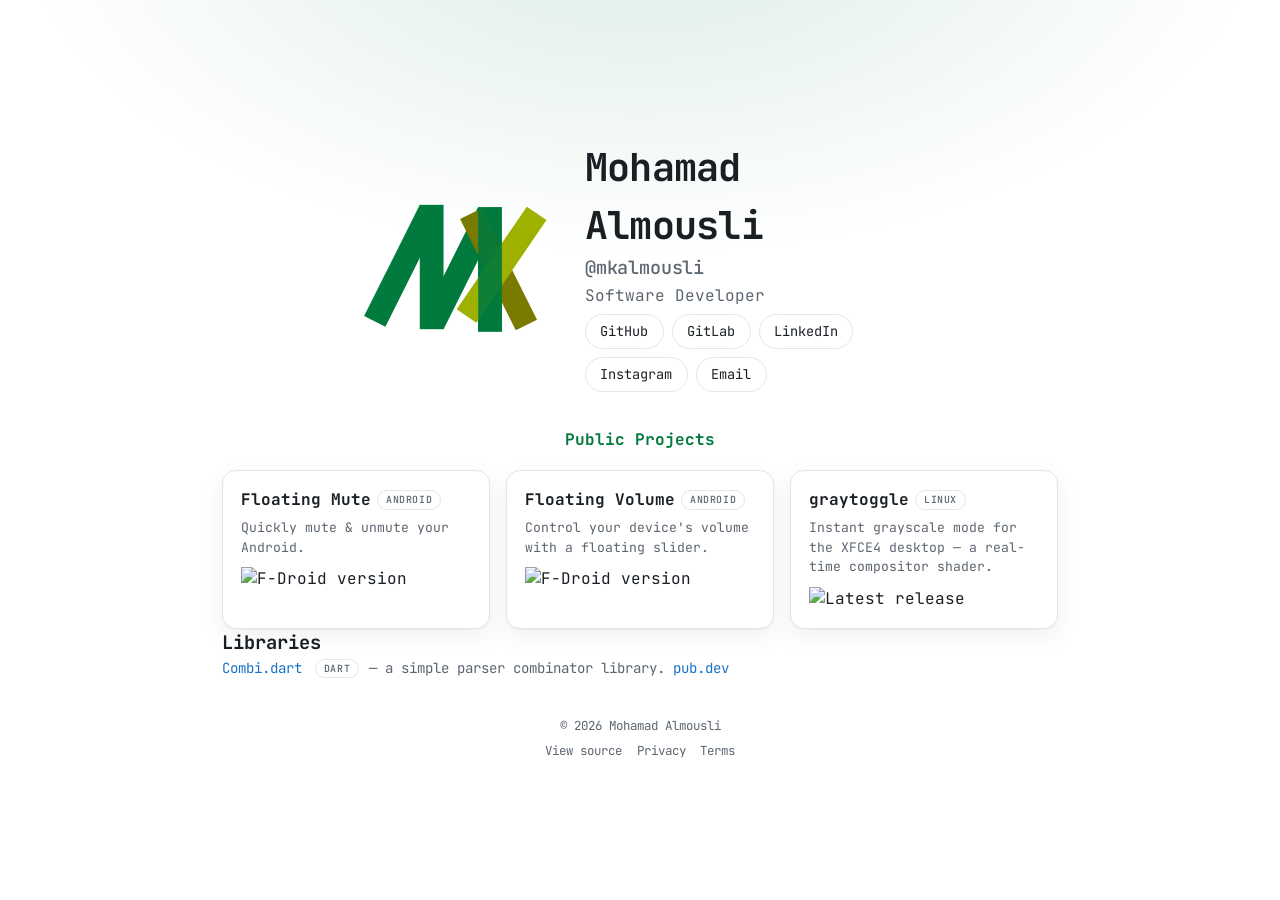
==== index.html @ c15afc68 "Add graytoggle project page; move Combi.dart to a Libraries list" ====
<!DOCTYPE html>
<html lang="en">

<head>
    <meta charset="UTF-8">
    <meta name="viewport" content="width=device-width, initial-scale=1.0">
    <meta name="color-scheme" content="dark light">
    <title>Mohamad Almousli — Software Developer</title>
    <meta name="description"
        content="Mohamad Almousli (@mkalmousli) — Software Developer building Android, Flutter and Dart projects. Home of Floating Mute, Floating Volume and services on al-mo.de.">
    <meta name="author" content="Mohamad Almousli">
    <meta name="keywords"
        content="Mohamad Almousli, mkalmousli, software developer, Android developer, Flutter developer, Kotlin, Dart, open source">
    <meta name="robots" content="index, follow, max-image-preview:large">
    <meta name="theme-color" content="#0b0f14" media="(prefers-color-scheme: dark)">
    <meta name="theme-color" content="#ffffff" media="(prefers-color-scheme: light)">

    <meta property="og:type" content="website">
    <meta property="og:site_name" content="al-mo.de">
    <meta property="og:title" content="Mohamad Almousli — Software Developer">
    <meta property="og:description"
        content="Software Developer building Android, Flutter and Dart projects. Home of Floating Mute, Floating Volume and more.">
    <meta property="og:url" content="https://al-mo.de/">
    <meta property="og:image" content="https://al-mo.de/assets/mk.png">
    <meta property="og:image:alt" content="mkalmousli logo">
    <meta property="og:locale" content="en_US">
    <meta name="twitter:card" content="summary">
    <meta name="twitter:title" content="Mohamad Almousli — Software Developer">
    <meta name="twitter:description" content="Software Developer building Android, Flutter and Dart projects.">
    <meta name="twitter:image" content="https://al-mo.de/assets/mk.png">

    <link rel="canonical" href="https://al-mo.de/">
    <link rel="sitemap" type="application/xml" href="/sitemap.xml">
    <link rel="stylesheet" href="/style.css">
    <link rel="icon" type="image/x-icon" href="/assets/favicon.ico">
    <link rel="icon" type="image/svg+xml" href="/assets/mk.svg">
    <link rel="apple-touch-icon" href="/assets/mk.png">

    <link rel="preconnect" href="https://fonts.googleapis.com">
    <link rel="preconnect" href="https://fonts.gstatic.com" crossorigin>
    <link
        href="https://fonts.googleapis.com/css2?family=JetBrains+Mono:ital,wght@0,400;0,500;0,700;1,400&display=swap"
        rel="stylesheet">

    <script type="application/ld+json">
    {
        "@context": "https://schema.org",
        "@graph": [
            {
                "@type": "WebSite",
                "@id": "https://al-mo.de/#website",
                "url": "https://al-mo.de/",
                "name": "al-mo.de",
                "publisher": { "@id": "https://al-mo.de/#person" },
                "inLanguage": "en"
            },
            {
                "@type": "Person",
                "@id": "https://al-mo.de/#person",
                "name": "Mohamad Almousli",
                "alternateName": "mkalmousli",
                "url": "https://al-mo.de/",
                "image": "https://al-mo.de/assets/mk.png",
                "jobTitle": "Software Developer",
                "email": "mailto:mohamad@al-mo.de",
                "knowsAbout": ["Android development", "Kotlin", "Flutter", "Dart", "Open source software"],
                "sameAs": [
                    "https://github.com/mkalmousli",
                    "https://gitlab.com/mkalmousli",
                    "https://www.linkedin.com/in/mkalmousli",
                    "https://www.instagram.com/mkalmousli"
                ]
            }
        ]
    }
    </script>
</head>

<body>
    <main id="content">
        <header class="hero">
            <img src="/assets/mk.svg" alt="mkalmousli logo" id="logo" width="300" height="300" />
            <div class="hero-text">
                <p class="name">Mohamad Almousli</p>
                <h1>@mkalmousli</h1>
                <p class="tagline">Software Developer</p>
                <ul class="chips" aria-label="Socials">
                    <li><a href="https://github.com/mkalmousli" rel="me noopener">GitHub</a></li>
                    <li><a href="https://gitlab.com/mkalmousli" rel="me noopener">GitLab</a></li>
                    <li><a href="https://www.linkedin.com/in/mkalmousli" rel="me noopener">LinkedIn</a></li>
                    <li><a href="https://www.instagram.com/mkalmousli" rel="me noopener">Instagram</a></li>
                    <li><a href="mailto:mohamad@al-mo.de">Email</a></li>
                </ul>
            </div>
        </header>

        <section aria-labelledby="projects_title">
            <h2 id="projects_title">Public Projects</h2>
            <div class="projects">
                <article class="card">
                    <a class="card-title" href="/apps/floating-mute/">Floating
                        Mute <span class="tag">Android</span></a>
                    <p>Quickly mute &amp; unmute your Android.</p>
                    <img class="badge" loading="lazy"
                        src="https://img.shields.io/f-droid/v/com.github.mkalmousli.floating_mute?label=F-Droid&style=flat-square"
                        alt="F-Droid version" width="96" height="20" />
                </article>
                <article class="card">
                    <a class="card-title" href="/apps/floating-volume/">Floating
                        Volume <span class="tag">Android</span></a>
                    <p>Control your device's volume with a floating slider.</p>
                    <img class="badge" loading="lazy"
                        src="https://img.shields.io/f-droid/v/com.github.mkalmousli.floating_volume?label=F-Droid&style=flat-square"
                        alt="F-Droid version" width="96" height="20" />
                </article>
                <article class="card">
                    <a class="card-title" href="/apps/graytoggle/">graytoggle
                        <span class="tag">Linux</span></a>
                    <p>Instant grayscale mode for the XFCE4 desktop — a real-time compositor shader.</p>
                    <img class="badge" loading="lazy"
                        src="https://img.shields.io/github/v/release/mkalmousli/graytoggle?label=release&style=flat-square"
                        alt="Latest release" width="96" height="20" />
                </article>
            </div>

            <h3>Libraries</h3>
            <ul class="more-list">
                <li>
                    <a href="https://github.com/mkalmousli/combi.dart" rel="noopener">Combi.dart</a>
                    <span class="tag">Dart</span>
                    <span> — a simple parser combinator library.
                        <a href="https://pub.dev/packages/combi" rel="noopener">pub.dev</a></span>
                </li>
            </ul>
        </section>

        <footer>
            <p>&copy; <span id="year">2026</span> Mohamad Almousli</p>
            <nav class="foot-links" aria-label="Site">
                <a href="https://github.com/mkalmousli/mkalmousli.github.io" rel="noopener">View source</a>
                <a href="/privacy/">Privacy</a>
                <a href="/terms/">Terms</a>
            </nav>
        </footer>
    </main>
    <script>document.getElementById('year').textContent = new Date().getFullYear();</script>
</body>

</html>
---- style.css ----
/* ---------- Tokens ---------- */
:root {
    --bg: #ffffff;
    --bg-soft: #f4f6f8;
    --surface: #ffffff;
    --border: #e2e6ea;
    --text: #1a1f24;
    --text-dim: #5c6670;
    --accent: #007a3d;
    --link: #1673c9;
    --shadow: 0 1px 2px rgba(0, 0, 0, .04), 0 8px 24px rgba(0, 0, 0, .06);
    --radius: 14px;
}

@media (prefers-color-scheme: dark) {
    :root {
        --bg: #0b0f14;
        --bg-soft: #10161d;
        --surface: #141b23;
        --border: #232d38;
        --text: #e6edf3;
        --text-dim: #93a1ad;
        --accent: #3fbf7f;
        --link: #58a6ff;
        --shadow: 0 1px 2px rgba(0, 0, 0, .3), 0 12px 32px rgba(0, 0, 0, .4);
    }
}

* {
    margin: 0;
    padding: 0;
    box-sizing: border-box;
    font-family: "JetBrains Mono", ui-monospace, SFMono-Regular, Menlo, monospace;
    -webkit-tap-highlight-color: transparent;
}

body {
    background: var(--bg);
    color: var(--text);
    line-height: 1.5;
    -webkit-font-smoothing: antialiased;
    text-rendering: optimizeLegibility;
    background-image:
        radial-gradient(70% 55% at 50% -10%, color-mix(in srgb, var(--accent) 14%, transparent), transparent 70%);
    background-repeat: no-repeat;
}

/* ---------- Fit-to-viewport shell ---------- */
#content {
    min-height: 100vh;
    min-height: 100svh;
    max-width: 900px;
    margin-inline: auto;
    padding: clamp(.9rem, 3.5vh, 2rem) clamp(1rem, 5vw, 2rem);
    display: flex;
    flex-direction: column;
    justify-content: center;
    gap: clamp(1.1rem, 4vh, 2.4rem);
}

/* ---------- Hero ---------- */
.hero {
    display: flex;
    flex-direction: column;
    align-items: center;
    text-align: center;
    gap: clamp(.6rem, 2vh, 1rem);
}

#logo {
    width: clamp(120px, 22vh, 200px);
    height: auto;
    animation: logo-water 5s infinite ease-in-out;
}

.hero h1 {
    font-size: clamp(.95rem, 3vw, 1.15rem);
    font-weight: 500;
    color: var(--text-dim);
    letter-spacing: -.01em;
}

.name {
    font-size: clamp(1.6rem, 5.5vw, 2.4rem);
    font-weight: 700;
    color: var(--text);
    letter-spacing: -.02em;
}

.tagline {
    color: var(--text-dim);
    margin-top: .15rem;
    font-size: clamp(.85rem, 3vw, 1rem);
}

@keyframes logo-water {

    0%,
    100% {
        transform: scale(1) skew(0, 0);
        filter: brightness(1);
    }

    25% {
        transform: scale(1.03, .97) skew(2deg, -2deg);
        filter: brightness(1.05);
    }

    50% {
        transform: scale(.98, 1.02) skew(-2deg, 2deg);
        filter: brightness(.98);
    }

    75% {
        transform: scale(1.02, .98) skew(1deg, -1deg);
        filter: brightness(1.03);
    }
}

/* ---------- Chips ---------- */
ul {
    list-style: none;
}

a {
    color: var(--link);
    text-decoration: none;
    transition: color .2s;
}

a:hover {
    text-decoration: underline;
}

.chips {
    display: flex;
    flex-wrap: wrap;
    justify-content: center;
    gap: .5rem;
    margin-top: .35rem;
}

.chips a {
    display: inline-block;
    padding: .4rem .9rem;
    border: 1px solid var(--border);
    border-radius: 999px;
    background: var(--surface);
    color: var(--text);
    font-size: .85rem;
    transition: transform .15s ease, border-color .2s, background .2s;
}

.chips a:hover {
    text-decoration: none;
    transform: translateY(-2px);
    border-color: var(--accent);
    background: var(--bg-soft);
}

/* ---------- Projects ---------- */
h2 {
    color: var(--accent);
    font-size: 1rem;
    text-align: center;
    margin-bottom: clamp(.7rem, 2vh, 1.1rem);
}

.projects {
    display: grid;
    gap: clamp(.7rem, 2vh, 1rem);
    grid-template-columns: repeat(auto-fit, minmax(min(100%, 240px), 1fr));
}

.card {
    position: relative;
    background: var(--surface);
    border: 1px solid var(--border);
    border-radius: var(--radius);
    padding: clamp(.8rem, 2.2vh, 1.1rem);
    box-shadow: var(--shadow);
    transition: transform .18s ease, border-color .2s;
}

/* whole card is clickable via the title link */
.card-title::after {
    content: "";
    position: absolute;
    inset: 0;
    border-radius: inherit;
}

.badge {
    position: relative;
    z-index: 1;
}

.card:hover {
    transform: translateY(-3px);
    border-color: color-mix(in srgb, var(--accent) 45%, var(--border));
}

.card-title {
    font-size: 1rem;
    font-weight: 700;
    color: var(--text);
    display: flex;
    align-items: center;
    flex-wrap: wrap;
    gap: .4rem;
}

.card-title:hover {
    color: var(--link);
}

.card a:hover {
    text-decoration: none;
}

.tag {
    font-size: .62rem;
    font-weight: 500;
    letter-spacing: .06em;
    text-transform: uppercase;
    color: var(--text-dim);
    border: 1px solid var(--border);
    border-radius: 999px;
    padding: .1rem .5rem;
}

.card p {
    color: var(--text-dim);
    font-size: .82rem;
    margin: .35rem 0 .6rem;
}

.badge img {
    display: block;
    height: 20px;
    width: auto;
}

.more-list {
    font-size: .88rem;
    color: var(--text-dim);
    line-height: 1.7;
}

.more-list li+li {
    margin-top: .4rem;
}

.more-list a {
    color: var(--link);
}

.more-list .tag {
    margin: 0 .1rem 0 .3rem;
    vertical-align: middle;
}

/* ---------- Footer ---------- */
footer {
    color: var(--text-dim);
    font-size: .78rem;
    text-align: center;
    display: flex;
    flex-direction: column;
    gap: .4rem;
    align-items: center;
}

.foot-links {
    display: flex;
    flex-wrap: wrap;
    justify-content: center;
    gap: .4rem .9rem;
}

.foot-links a {
    color: var(--text-dim);
}

.foot-links a:hover {
    color: var(--link);
}

/* ---------- Legal / doc pages ---------- */
#content.doc {
    display: block;
    max-width: 720px;
    padding-block: clamp(2rem, 6vh, 4rem);
}

.doc h1 {
    font-size: clamp(1.5rem, 5vw, 2rem);
    margin-bottom: .3rem;
}

.doc .updated {
    color: var(--text-dim);
    font-size: .85rem;
    margin-bottom: 2rem;
}

.doc h2 {
    text-align: left;
    font-size: 1.05rem;
    margin: 2rem 0 .6rem;
}

.doc p,
.doc li {
    color: var(--text);
    font-size: .92rem;
    margin-bottom: .7rem;
}

.doc ul {
    padding-left: 1.2rem;
    list-style: disc;
}

.doc-home {
    display: inline-block;
    margin-bottom: 1rem;
}

.doc-home img {
    width: 40px;
    height: 40px;
    display: block;
}

.doc .back {
    display: block;
    margin-bottom: 2rem;
    font-size: .85rem;
    color: var(--text-dim);
}

.doc .back:hover {
    color: var(--link);
}

.doc a {
    text-decoration: underline;
    text-underline-offset: 2px;
}

.doc .back:hover,
.doc-home:hover {
    text-decoration: none;
}

/* ---------- App landing pages ---------- */
#content.app {
    display: block;
    max-width: 960px;
    padding-block: clamp(1.5rem, 5vh, 3rem) 5rem;
}

.app .back {
    display: inline-block;
    color: var(--text-dim);
    font-size: .85rem;
    margin-bottom: 2rem;
}

.app .back:hover {
    color: var(--link);
}

.app-hero {
    display: flex;
    flex-wrap: wrap;
    align-items: center;
    gap: clamp(1rem, 4vw, 2rem);
    margin-bottom: 2.5rem;
}

.app-hero img.app-icon {
    width: clamp(72px, 18vw, 104px);
    height: auto;
    border-radius: 22%;
    box-shadow: var(--shadow);
}

.app-hero .app-intro {
    flex: 1 1 260px;
}

.app-hero h1 {
    font-size: clamp(1.6rem, 5.5vw, 2.4rem);
    letter-spacing: -.02em;
}

.app-hero .lede {
    color: var(--text-dim);
    margin-top: .4rem;
    font-size: clamp(.95rem, 3vw, 1.05rem);
}

.cta-row {
    display: flex;
    flex-wrap: wrap;
    gap: .7rem;
    margin: 1.4rem 0 .3rem;
}

.btn {
    display: inline-flex;
    align-items: center;
    gap: .4rem;
    padding: .6rem 1.1rem;
    border-radius: 999px;
    font-size: .9rem;
    font-weight: 500;
    border: 1px solid var(--border);
    background: var(--surface);
    color: var(--text);
    transition: transform .15s ease, border-color .2s, background .2s;
}

.btn:hover {
    text-decoration: none;
    transform: translateY(-2px);
}

.btn.primary {
    background: var(--accent);
    border-color: var(--accent);
    color: #fff;
}

.btn.primary:hover {
    filter: brightness(1.08);
}

.shots {
    display: flex;
    gap: 1rem;
    overflow-x: auto;
    scroll-snap-type: x mandatory;
    padding-bottom: 1rem;
    margin: 0 calc(-1 * clamp(1rem, 5vw, 2rem));
    padding-inline: clamp(1rem, 5vw, 2rem);
}

.shots img {
    height: min(62vh, 520px);
    width: auto;
    border-radius: 18px;
    border: 1px solid var(--border);
    scroll-snap-align: center;
    flex: 0 0 auto;
    background: var(--bg-soft);
}

.app section {
    margin-top: 3rem;
}

.app h2 {
    text-align: left;
    font-size: 1.15rem;
    margin-bottom: 1rem;
}

.feature-grid {
    display: grid;
    gap: .9rem;
    grid-template-columns: repeat(auto-fit, minmax(min(100%, 260px), 1fr));
}

.feature {
    background: var(--surface);
    border: 1px solid var(--border);
    border-radius: var(--radius);
    padding: 1rem 1.1rem;
}

.feature h3 {
    margin: 0 0 .3rem;
    font-size: .95rem;
    color: var(--text);
    text-transform: none;
    letter-spacing: 0;
}

.feature p {
    color: var(--text-dim);
    font-size: .88rem;
}

.app .meta {
    display: flex;
    flex-wrap: wrap;
    gap: .5rem 1.4rem;
    color: var(--text-dim);
    font-size: .85rem;
    border-top: 1px solid var(--border);
    padding-top: 1.5rem;
    margin-top: 3rem;
}

/* tech stack */
.stack-group {
    margin-bottom: 1.1rem;
}

.stack-group h3 {
    font-size: .72rem;
    letter-spacing: .09em;
    text-transform: uppercase;
    color: var(--text-dim);
    margin: 0 0 .5rem;
}

.pills {
    display: flex;
    flex-wrap: wrap;
    gap: .45rem;
}

.pill {
    font-size: .8rem;
    padding: .32rem .7rem;
    border: 1px solid var(--border);
    border-radius: 999px;
    background: var(--surface);
    color: var(--text);
}

.app .callout {
    background: var(--bg-soft);
    border: 1px solid var(--border);
    border-radius: var(--radius);
    padding: 1.1rem 1.2rem;
}

.app .callout p+p {
    margin-top: .6rem;
}

.app section p {
    color: var(--text);
    font-size: .92rem;
}

.app section p a {
    color: var(--link);
}

.app code {
    background: var(--bg-soft);
    border: 1px solid var(--border);
    border-radius: 5px;
    padding: .05em .35em;
    font-size: .85em;
}

/* ---------- a11y ---------- */
a:focus-visible {
    outline: 2px solid var(--accent);
    outline-offset: 3px;
    border-radius: 4px;
}

@media (prefers-reduced-motion: reduce) {

    *,
    *::before,
    *::after {
        animation: none !important;
        transition: none !important;
    }
}

/* Desktop: sit side by side to save vertical space */
@media (min-width: 760px) and (min-height: 480px) {
    .hero {
        flex-direction: row;
        text-align: left;
        justify-content: center;
        gap: 2rem;
    }

    .hero-text {
        max-width: 340px;
    }

    .chips {
        justify-content: flex-start;
    }
}
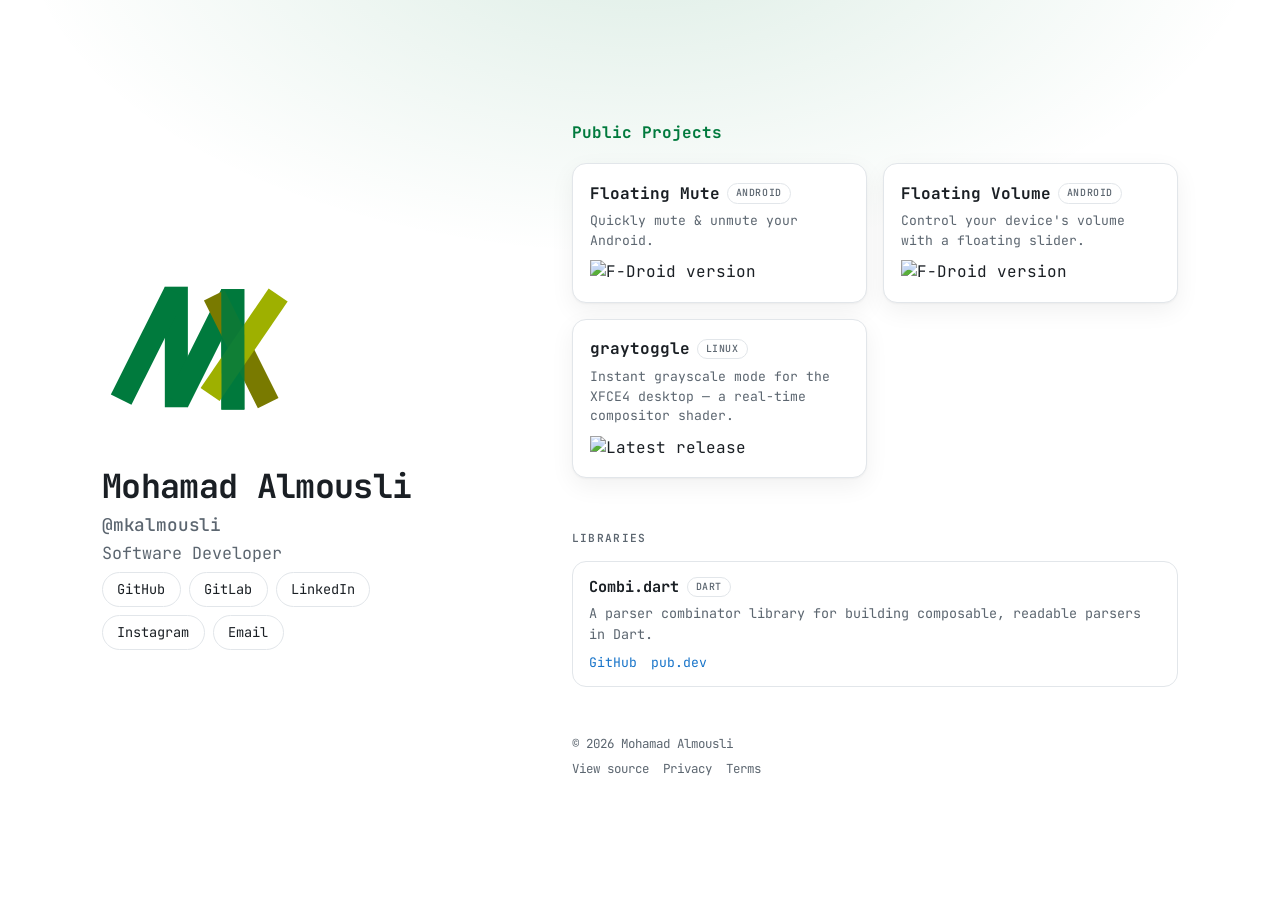
==== commit 0e97633f: "Two/three-column desktop layout, restyled Libraries section, terminal command block on graytoggle pa" ====
--- a/index.html
+++ b/index.html
@@ -123,13 +123,19 @@
                 </article>
             </div>
 
-            <h3>Libraries</h3>
-            <ul class="more-list">
+            <h3 class="section-sub">Libraries</h3>
+            <ul class="lib-list">
                 <li>
-                    <a href="https://github.com/mkalmousli/combi.dart" rel="noopener">Combi.dart</a>
-                    <span class="tag">Dart</span>
-                    <span> — a simple parser combinator library.
-                        <a href="https://pub.dev/packages/combi" rel="noopener">pub.dev</a></span>
+                    <div class="lib-head">
+                        <span class="lib-name">Combi.dart</span>
+                        <span class="tag">Dart</span>
+                    </div>
+                    <p class="lib-desc">A parser combinator library for building composable, readable parsers in
+                        Dart.</p>
+                    <div class="lib-links">
+                        <a href="https://github.com/mkalmousli/combi.dart" rel="noopener">GitHub</a>
+                        <a href="https://pub.dev/packages/combi" rel="noopener">pub.dev</a>
+                    </div>
                 </li>
             </ul>
         </section>
--- a/style.css
+++ b/style.css
@@ -241,23 +241,59 @@
     width: auto;
 }
 
-.more-list {
-    font-size: .88rem;
-    color: var(--text-dim);
-    line-height: 1.7;
-}
-
-.more-list li+li {
-    margin-top: .4rem;
-}
-
-.more-list a {
-    color: var(--link);
-}
-
-.more-list .tag {
-    margin: 0 .1rem 0 .3rem;
-    vertical-align: middle;
+/* ---------- Libraries / secondary list ---------- */
+.section-sub {
+    text-align: center;
+    font-size: .7rem;
+    font-weight: 600;
+    letter-spacing: .12em;
+    text-transform: uppercase;
+    color: var(--text-dim);
+    margin-top: clamp(2rem, 6vh, 3.25rem);
+    margin-bottom: .9rem;
+}
+
+.lib-list {
+    display: grid;
+    gap: .7rem;
+    grid-template-columns: repeat(auto-fit, minmax(min(100%, 260px), 1fr));
+}
+
+.lib-list li {
+    border: 1px solid var(--border);
+    border-radius: var(--radius);
+    background: var(--surface);
+    padding: .85rem 1rem;
+    transition: border-color .2s;
+}
+
+.lib-list li:hover {
+    border-color: color-mix(in srgb, var(--accent) 40%, var(--border));
+}
+
+.lib-head {
+    display: flex;
+    align-items: center;
+    gap: .5rem;
+}
+
+.lib-name {
+    font-weight: 700;
+    color: var(--text);
+    font-size: .95rem;
+}
+
+.lib-desc {
+    color: var(--text-dim);
+    font-size: .84rem;
+    margin: .3rem 0 .55rem;
+}
+
+.lib-links {
+    display: flex;
+    flex-wrap: wrap;
+    gap: .9rem;
+    font-size: .82rem;
 }
 
 /* ---------- Footer ---------- */
@@ -561,6 +597,38 @@
     font-size: .85em;
 }
 
+/* terminal command block */
+.cmd {
+    position: relative;
+    background: #0b0f14;
+    color: #e6edf3;
+    border: 1px solid #232d38;
+    border-radius: var(--radius);
+    padding: .95rem 1.1rem .95rem 2.4rem;
+    overflow-x: auto;
+    font-size: .85rem;
+    line-height: 1.5;
+    -webkit-overflow-scrolling: touch;
+}
+
+.cmd::before {
+    content: "$";
+    position: absolute;
+    left: 1.1rem;
+    color: var(--accent);
+    font-weight: 700;
+    user-select: none;
+}
+
+.cmd code {
+    background: none;
+    border: 0;
+    padding: 0;
+    font-size: inherit;
+    color: inherit;
+    white-space: pre;
+}
+
 /* ---------- a11y ---------- */
 a:focus-visible {
     outline: 2px solid var(--accent);
@@ -578,7 +646,7 @@
     }
 }
 
-/* Desktop: sit side by side to save vertical space */
+/* Tablet / short-desktop: hero sits beside its text to save vertical space */
 @media (min-width: 760px) and (min-height: 480px) {
     .hero {
         flex-direction: row;
@@ -595,3 +663,93 @@
         justify-content: flex-start;
     }
 }
+
+/* Desktop: two columns — identity rail on the left, work on the right */
+@media (min-width: 1000px) and (min-height: 560px) {
+    #content {
+        max-width: 1140px;
+        display: grid;
+        grid-template-columns: minmax(300px, 380px) 1fr;
+        grid-template-rows: auto auto;
+        column-gap: clamp(3rem, 7vw, 6rem);
+        row-gap: 2rem;
+        align-content: center;
+        justify-content: center;
+    }
+
+    .hero {
+        grid-column: 1;
+        grid-row: 1 / span 2;
+        flex-direction: column;
+        align-items: flex-start;
+        text-align: left;
+        align-self: center;
+        gap: 1.25rem;
+    }
+
+    #logo {
+        width: clamp(160px, 15vw, 220px);
+    }
+
+    .hero h1 {
+        font-size: 1.1rem;
+    }
+
+    .name {
+        font-size: clamp(2rem, 2.6vw, 2.75rem);
+    }
+
+    .tagline {
+        font-size: 1.05rem;
+    }
+
+    .chips {
+        justify-content: flex-start;
+    }
+
+    section[aria-labelledby="projects_title"] {
+        grid-column: 2;
+        grid-row: 1;
+        margin-top: 0;
+        align-self: center;
+    }
+
+    #content > footer {
+        grid-column: 2;
+        grid-row: 2;
+        align-items: flex-start;
+        text-align: left;
+        margin-top: 1rem;
+    }
+
+    .foot-links {
+        justify-content: flex-start;
+    }
+
+    #projects_title {
+        text-align: left;
+    }
+
+    .section-sub {
+        text-align: left;
+    }
+
+    .projects {
+        grid-template-columns: repeat(2, 1fr);
+    }
+}
+
+/* Wide desktop: let the work area breathe into 3 columns */
+@media (min-width: 1400px) and (min-height: 560px) {
+    #content {
+        max-width: 1320px;
+    }
+
+    .projects {
+        grid-template-columns: repeat(3, 1fr);
+    }
+
+    .lib-list {
+        grid-template-columns: repeat(3, 1fr);
+    }
+}
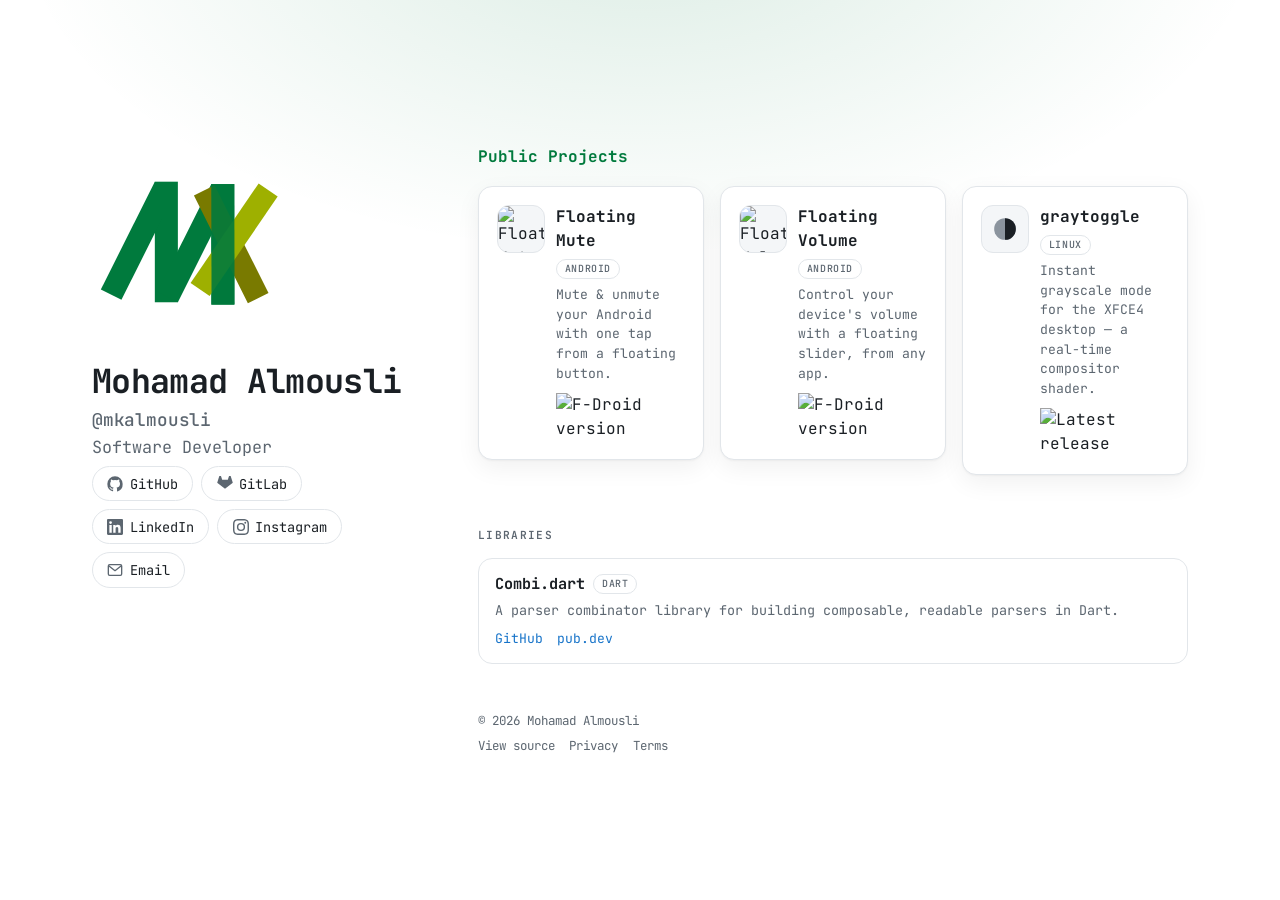
==== commit 91aae78f: "Redesign app pages as scroll-told product pages; fixed header; home card fixes - apps/: full-bleed s" ====
--- a/index.html
+++ b/index.html
@@ -85,11 +85,21 @@
                 <h1>@mkalmousli</h1>
                 <p class="tagline">Software Developer</p>
                 <ul class="chips" aria-label="Socials">
-                    <li><a href="https://github.com/mkalmousli" rel="me noopener">GitHub</a></li>
-                    <li><a href="https://gitlab.com/mkalmousli" rel="me noopener">GitLab</a></li>
-                    <li><a href="https://www.linkedin.com/in/mkalmousli" rel="me noopener">LinkedIn</a></li>
-                    <li><a href="https://www.instagram.com/mkalmousli" rel="me noopener">Instagram</a></li>
-                    <li><a href="mailto:mohamad@al-mo.de">Email</a></li>
+                    <li><a href="https://github.com/mkalmousli" rel="me noopener">
+                        <svg viewBox="0 0 24 24" width="16" height="16" aria-hidden="true" fill="currentColor"><path d="M12 .5A11.5 11.5 0 0 0 .5 12a11.5 11.5 0 0 0 7.86 10.92c.58.1.79-.25.79-.56v-2c-3.2.7-3.88-1.37-3.88-1.37-.53-1.34-1.3-1.7-1.3-1.7-1.06-.72.08-.71.08-.71 1.17.08 1.78 1.2 1.78 1.2 1.04 1.79 2.74 1.27 3.4.97.11-.76.41-1.27.74-1.56-2.55-.29-5.24-1.28-5.24-5.68 0-1.25.45-2.28 1.19-3.08-.12-.29-.52-1.46.11-3.05 0 0 .97-.31 3.18 1.18a11 11 0 0 1 5.8 0c2.2-1.49 3.17-1.18 3.17-1.18.63 1.59.23 2.76.12 3.05.74.8 1.18 1.83 1.18 3.08 0 4.41-2.69 5.38-5.25 5.67.42.36.8 1.08.8 2.18v3.23c0 .31.21.67.8.56A11.5 11.5 0 0 0 23.5 12 11.5 11.5 0 0 0 12 .5Z"/></svg>
+                        <span>GitHub</span></a></li>
+                    <li><a href="https://gitlab.com/mkalmousli" rel="me noopener">
+                        <svg viewBox="0 0 24 24" width="16" height="16" aria-hidden="true" fill="currentColor"><path d="m23.6 9.6-1.3-4.1-2.6-8c-.14-.4-.72-.4-.86 0l-2.6 8H7.76l-2.6-8c-.13-.4-.72-.4-.85 0l-2.6 8L.4 9.6c-.12.37 0 .78.33 1L12 19.06 23.27 10.6c.32-.22.45-.63.33-1Z"/></svg>
+                        <span>GitLab</span></a></li>
+                    <li><a href="https://www.linkedin.com/in/mkalmousli" rel="me noopener">
+                        <svg viewBox="0 0 24 24" width="16" height="16" aria-hidden="true" fill="currentColor"><path d="M20.45 20.45h-3.56v-5.57c0-1.33-.03-3.04-1.85-3.04-1.86 0-2.14 1.45-2.14 2.94v5.67H9.35V9h3.41v1.56h.05c.48-.9 1.63-1.85 3.36-1.85 3.6 0 4.27 2.37 4.27 5.45v6.29ZM5.34 7.43a2.06 2.06 0 1 1 0-4.13 2.06 2.06 0 0 1 0 4.13ZM7.12 20.45H3.56V9h3.56v11.45ZM22.22 0H1.77C.79 0 0 .77 0 1.72v20.56C0 23.23.79 24 1.77 24h20.45c.98 0 1.78-.77 1.78-1.72V1.72C24 .77 23.2 0 22.22 0Z"/></svg>
+                        <span>LinkedIn</span></a></li>
+                    <li><a href="https://www.instagram.com/mkalmousli" rel="me noopener">
+                        <svg viewBox="0 0 24 24" width="16" height="16" aria-hidden="true" fill="currentColor"><path d="M12 2.16c3.2 0 3.58.01 4.85.07 1.17.05 1.8.25 2.23.41.56.22.96.48 1.38.9.42.42.68.82.9 1.38.16.42.36 1.06.41 2.23.06 1.27.07 1.65.07 4.85s-.01 3.58-.07 4.85c-.05 1.17-.25 1.8-.41 2.23-.22.56-.48.96-.9 1.38-.42.42-.82.68-1.38.9-.42.16-1.06.36-2.23.41-1.27.06-1.65.07-4.85.07s-3.58-.01-4.85-.07c-1.17-.05-1.8-.25-2.23-.41a3.7 3.7 0 0 1-1.38-.9 3.7 3.7 0 0 1-.9-1.38c-.16-.42-.36-1.06-.41-2.23-.06-1.27-.07-1.65-.07-4.85s.01-3.58.07-4.85c.05-1.17.25-1.8.41-2.23.22-.56.48-.96.9-1.38.42-.42.82-.68 1.38-.9.42-.16 1.06-.36 2.23-.41C8.42 2.17 8.8 2.16 12 2.16ZM12 0C8.74 0 8.33.01 7.05.07 5.78.13 4.9.33 4.14.63c-.79.3-1.46.72-2.12 1.38A5.86 5.86 0 0 0 .63 4.14c-.3.76-.5 1.64-.56 2.9C.01 8.33 0 8.74 0 12s.01 3.67.07 4.95c.06 1.27.26 2.15.56 2.91.3.79.72 1.46 1.39 2.12a5.86 5.86 0 0 0 2.12 1.39c.76.3 1.64.5 2.9.56C8.33 23.99 8.74 24 12 24s3.67-.01 4.95-.07c1.27-.06 2.15-.26 2.91-.56a5.86 5.86 0 0 0 2.12-1.39 5.86 5.86 0 0 0 1.39-2.12c.3-.76.5-1.64.56-2.9.06-1.29.07-1.7.07-4.96s-.01-3.67-.07-4.95c-.06-1.27-.26-2.15-.56-2.91a5.86 5.86 0 0 0-1.39-2.12A5.86 5.86 0 0 0 19.86.63c-.76-.3-1.64-.5-2.9-.56C15.66.01 15.26 0 12 0Zm0 5.84a6.16 6.16 0 1 0 0 12.32 6.16 6.16 0 0 0 0-12.32ZM12 16a4 4 0 1 1 0-8 4 4 0 0 1 0 8Zm7.85-10.41a1.44 1.44 0 1 1-2.88 0 1.44 1.44 0 0 1 2.88 0Z"/></svg>
+                        <span>Instagram</span></a></li>
+                    <li><a href="mailto:mohamad@al-mo.de">
+                        <svg viewBox="0 0 24 24" width="16" height="16" aria-hidden="true" fill="none" stroke="currentColor" stroke-width="2" stroke-linecap="round" stroke-linejoin="round"><rect x="2" y="4" width="20" height="16" rx="2"/><path d="m3 6 9 7 9-7"/></svg>
+                        <span>Email</span></a></li>
                 </ul>
             </div>
         </header>
@@ -98,28 +108,40 @@
             <h2 id="projects_title">Public Projects</h2>
             <div class="projects">
                 <article class="card">
-                    <a class="card-title" href="/apps/floating-mute/">Floating
-                        Mute <span class="tag">Android</span></a>
-                    <p>Quickly mute &amp; unmute your Android.</p>
-                    <img class="badge" loading="lazy"
-                        src="https://img.shields.io/f-droid/v/com.github.mkalmousli.floating_mute?label=F-Droid&style=flat-square"
-                        alt="F-Droid version" width="96" height="20" />
+                    <img class="card-thumb" loading="lazy" width="48" height="48"
+                        src="https://raw.githubusercontent.com/mkalmousli/FloatingMute/master/fastlane/metadata/android/en-US/images/icon.png"
+                        alt="Floating Mute app icon" />
+                    <div class="card-body">
+                        <a class="card-title" href="/apps/floating-mute/">Floating Mute <span class="tag">Android</span></a>
+                        <p>Mute &amp; unmute your Android with one tap from a floating button.</p>
+                        <img class="badge" loading="lazy"
+                            src="https://img.shields.io/f-droid/v/com.github.mkalmousli.floating_mute?label=F-Droid&style=flat-square"
+                            alt="F-Droid version" width="96" height="20" />
+                    </div>
                 </article>
                 <article class="card">
-                    <a class="card-title" href="/apps/floating-volume/">Floating
-                        Volume <span class="tag">Android</span></a>
-                    <p>Control your device's volume with a floating slider.</p>
-                    <img class="badge" loading="lazy"
-                        src="https://img.shields.io/f-droid/v/com.github.mkalmousli.floating_volume?label=F-Droid&style=flat-square"
-                        alt="F-Droid version" width="96" height="20" />
+                    <img class="card-thumb" loading="lazy" width="48" height="48"
+                        src="https://raw.githubusercontent.com/mkalmousli/FloatingVolume/main/fastlane/metadata/android/en-US/images/icon.png"
+                        alt="Floating Volume app icon" />
+                    <div class="card-body">
+                        <a class="card-title" href="/apps/floating-volume/">Floating Volume <span class="tag">Android</span></a>
+                        <p>Control your device's volume with a floating slider, from any app.</p>
+                        <img class="badge" loading="lazy"
+                            src="https://img.shields.io/f-droid/v/com.github.mkalmousli.floating_volume?label=F-Droid&style=flat-square"
+                            alt="F-Droid version" width="96" height="20" />
+                    </div>
                 </article>
                 <article class="card">
-                    <a class="card-title" href="/apps/graytoggle/">graytoggle
-                        <span class="tag">Linux</span></a>
-                    <p>Instant grayscale mode for the XFCE4 desktop — a real-time compositor shader.</p>
-                    <img class="badge" loading="lazy"
-                        src="https://img.shields.io/github/v/release/mkalmousli/graytoggle?label=release&style=flat-square"
-                        alt="Latest release" width="96" height="20" />
+                    <span class="card-thumb card-thumb--glyph" aria-hidden="true">
+                        <svg viewBox="0 0 24 24" width="26" height="26"><circle cx="12" cy="12" r="10" fill="#8b949e"/><path d="M12 2a10 10 0 0 1 0 20Z" fill="#1a1f24"/></svg>
+                    </span>
+                    <div class="card-body">
+                        <a class="card-title" href="/apps/graytoggle/">graytoggle <span class="tag">Linux</span></a>
+                        <p>Instant grayscale mode for the XFCE4 desktop — a real-time compositor shader.</p>
+                        <img class="badge" loading="lazy"
+                            src="https://img.shields.io/github/v/release/mkalmousli/graytoggle?label=release&style=flat-square"
+                            alt="Latest release" width="96" height="20" />
+                    </div>
                 </article>
             </div>
 
--- a/style.css
+++ b/style.css
@@ -141,7 +141,9 @@
 }
 
 .chips a {
-    display: inline-block;
+    display: inline-flex;
+    align-items: center;
+    gap: .4rem;
     padding: .4rem .9rem;
     border: 1px solid var(--border);
     border-radius: 999px;
@@ -156,6 +158,15 @@
     transform: translateY(-2px);
     border-color: var(--accent);
     background: var(--bg-soft);
+}
+
+.chips svg {
+    flex: 0 0 auto;
+    color: var(--text-dim);
+}
+
+.chips a:hover svg {
+    color: var(--accent);
 }
 
 /* ---------- Projects ---------- */
@@ -169,7 +180,8 @@
 .projects {
     display: grid;
     gap: clamp(.7rem, 2vh, 1rem);
-    grid-template-columns: repeat(auto-fit, minmax(min(100%, 240px), 1fr));
+    grid-template-columns: repeat(auto-fit, minmax(min(100%, 230px), 1fr));
+    align-items: start;
 }
 
 .card {
@@ -180,6 +192,30 @@
     padding: clamp(.8rem, 2.2vh, 1.1rem);
     box-shadow: var(--shadow);
     transition: transform .18s ease, border-color .2s;
+    display: flex;
+    gap: .7rem;
+    align-items: flex-start;
+}
+
+.card-thumb {
+    flex: 0 0 auto;
+    width: 48px;
+    height: 48px;
+    border-radius: 12px;
+    object-fit: cover;
+    background: var(--bg-soft);
+    border: 1px solid var(--border);
+}
+
+.card-thumb--glyph {
+    display: inline-flex;
+    align-items: center;
+    justify-content: center;
+}
+
+.card-body {
+    min-width: 0;
+    flex: 1 1 auto;
 }
 
 /* whole card is clickable via the title link */
@@ -390,68 +426,330 @@
     text-decoration: none;
 }
 
-/* ---------- App landing pages ---------- */
-#content.app {
+/* ================= Product story pages ================= */
+#content.story-page {
     display: block;
-    max-width: 960px;
-    padding-block: clamp(1.5rem, 5vh, 3rem) 5rem;
-}
-
-.app .back {
-    display: inline-block;
-    color: var(--text-dim);
+    max-width: none;
+    margin: 0;
+    padding: 3rem 0 0;
+    gap: 0;
+    overflow-x: clip;
+}
+
+/* ---- Fixed header ---- */
+.story-header {
+    position: fixed;
+    top: 0;
+    left: 0;
+    right: 0;
+    z-index: 30;
+    height: 3rem;
+    display: flex;
+    align-items: center;
+    gap: .75rem;
+    padding: 0 clamp(1rem, 5vw, 2rem);
+    background: var(--surface);
+    border-bottom: 1px solid var(--border);
+}
+
+.story-header .brand {
+    display: inline-flex;
+    align-items: center;
+    gap: .4rem;
     font-size: .85rem;
-    margin-bottom: 2rem;
-}
-
-.app .back:hover {
+    color: var(--text-dim);
+}
+
+.story-header .brand:hover {
+    text-decoration: none;
+    color: var(--accent);
+}
+
+.story-header .brand img {
+    width: 20px;
+    height: 20px;
+}
+
+.story-header .app-id {
+    margin-left: auto;
+    display: inline-flex;
+    align-items: center;
+    gap: .45rem;
+    min-width: 0;
+}
+
+.story-header .app-id img,
+.story-header .app-id svg {
+    width: 22px;
+    height: 22px;
+    border-radius: 6px;
+    flex: 0 0 auto;
+}
+
+.story-header .app-name {
+    font-weight: 700;
+    font-size: .9rem;
+    color: var(--text);
+    letter-spacing: -.01em;
+    white-space: nowrap;
+    overflow: hidden;
+    text-overflow: ellipsis;
+}
+
+.hero-logo {
+    width: clamp(56px, 14vw, 84px);
+    height: auto;
+    aspect-ratio: 1;
+    border-radius: 22%;
+    overflow: hidden;
+    display: block;
+    margin: 0 auto .9rem;
+}
+
+.hero-logo svg {
+    width: 100%;
+    height: 100%;
+    display: block;
+}
+
+/* ---- Chapter ---- */
+.chapter {
+    display: flex;
+    flex-direction: column;
+    align-items: center;
+    text-align: center;
+    gap: clamp(1.25rem, 3.5vw, 2rem);
+    max-width: 1140px;
+    margin-inline: auto;
+    padding: clamp(2rem, 5vh, 3.25rem) clamp(1.25rem, 5vw, 2.5rem);
+}
+
+.chapter--hero {
+    padding-top: clamp(2.5rem, 7vh, 4rem);
+}
+
+.chapter-copy {
+    max-width: 44ch;
+}
+
+.eyebrow {
+    font-size: .72rem;
+    font-weight: 500;
+    letter-spacing: .14em;
+    text-transform: uppercase;
+    color: var(--accent);
+    margin-bottom: .5rem;
+}
+
+.chapter h1 {
+    font-size: clamp(2.3rem, 8vw, 4rem);
+    line-height: 1.03;
+    letter-spacing: -.03em;
+    font-weight: 700;
+}
+
+.chapter h2 {
+    font-size: clamp(1.7rem, 5vw, 2.5rem);
+    line-height: 1.12;
+    letter-spacing: -.02em;
+    margin-bottom: .6rem;
+    color: var(--text);
+    text-align: inherit;
+}
+
+.chapter-lede {
+    margin-top: .7rem;
+    font-size: clamp(1rem, 2.8vw, 1.3rem);
+    color: var(--text-dim);
+    line-height: 1.5;
+}
+
+.chapter-copy p:not(.eyebrow):not(.chapter-lede) {
+    color: var(--text-dim);
+    font-size: clamp(1rem, 2.5vw, 1.12rem);
+    line-height: 1.55;
+}
+
+.chapter-media {
+    width: 100%;
+    display: flex;
+    justify-content: center;
+}
+
+.chapter-media img {
+    width: auto;
+    max-width: 100%;
+    max-height: 68vh;
+    border-radius: 18px;
+    background: var(--bg-soft);
+}
+
+.chapter-media .device {
+    max-height: 72vh;
+    border: 1px solid var(--border);
+    border-radius: clamp(22px, 3.5vw, 30px);
+    box-shadow: var(--shadow);
+}
+
+.chapter-media .wide {
+    border: 1px solid var(--border);
+    box-shadow: var(--shadow);
+}
+
+/* ---- Full-bleed statement ---- */
+.statement {
+    padding: clamp(2.5rem, 8vh, 4.5rem) clamp(1.25rem, 6vw, 3rem);
+    text-align: center;
+    background: var(--bg-soft);
+}
+
+.statement p {
+    max-width: 24ch;
+    margin-inline: auto;
+    font-size: clamp(1.7rem, 5.5vw, 3rem);
+    line-height: 1.15;
+    letter-spacing: -.02em;
+    font-weight: 700;
+    color: var(--text);
+}
+
+.statement .accent {
+    color: var(--accent);
+}
+
+/* ---- Compact details block ---- */
+.details {
+    max-width: 900px;
+    margin: 0 auto;
+    padding: clamp(2rem, 5vh, 3rem) clamp(1.25rem, 5vw, 2rem) clamp(4.5rem, 8vh, 5.5rem);
+}
+
+.details h2 {
+    font-size: 1.25rem;
+    letter-spacing: -.01em;
+    margin: 1.75rem 0 .75rem;
+    text-align: left;
+    color: var(--text);
+}
+
+.details > :first-child {
+    margin-top: 0;
+}
+
+.details p {
+    color: var(--text-dim);
+    font-size: .95rem;
+    line-height: 1.65;
+    margin-bottom: .7rem;
+}
+
+.details p a {
     color: var(--link);
 }
 
-.app-hero {
+.details code {
+    background: var(--bg-soft);
+    border: 1px solid var(--border);
+    border-radius: 5px;
+    padding: .05em .35em;
+    font-size: .85em;
+}
+
+.feature-grid {
+    display: grid;
+    gap: .9rem;
+    grid-template-columns: repeat(auto-fit, minmax(min(100%, 240px), 1fr));
+    margin-top: 1rem;
+}
+
+.feature {
+    background: var(--surface);
+    border: 1px solid var(--border);
+    border-radius: var(--radius);
+    padding: 1rem 1.1rem;
+}
+
+.feature h3 {
+    margin: 0 0 .3rem;
+    font-size: .95rem;
+    color: var(--text);
+}
+
+.feature p {
+    color: var(--text-dim);
+    font-size: .88rem;
+    margin: 0;
+}
+
+.stack-group {
+    margin-bottom: .8rem;
+}
+
+.stack-group h3 {
+    font-size: .72rem;
+    letter-spacing: .09em;
+    text-transform: uppercase;
+    color: var(--text-dim);
+    margin: 0 0 .5rem;
+}
+
+.pills {
     display: flex;
     flex-wrap: wrap;
-    align-items: center;
-    gap: clamp(1rem, 4vw, 2rem);
-    margin-bottom: 2.5rem;
-}
-
-.app-hero img.app-icon {
-    width: clamp(72px, 18vw, 104px);
-    height: auto;
-    border-radius: 22%;
-    box-shadow: var(--shadow);
-}
-
-.app-hero .app-intro {
-    flex: 1 1 260px;
-}
-
-.app-hero h1 {
-    font-size: clamp(1.6rem, 5.5vw, 2.4rem);
-    letter-spacing: -.02em;
-}
-
-.app-hero .lede {
-    color: var(--text-dim);
-    margin-top: .4rem;
-    font-size: clamp(.95rem, 3vw, 1.05rem);
-}
-
+    gap: .45rem;
+}
+
+.pill {
+    font-size: .8rem;
+    padding: .32rem .7rem;
+    border: 1px solid var(--border);
+    border-radius: 999px;
+    background: var(--surface);
+    color: var(--text);
+}
+
+.callout {
+    background: var(--bg-soft);
+    border: 1px solid var(--border);
+    border-radius: var(--radius);
+    padding: 1.1rem 1.2rem;
+}
+
+.callout p + p {
+    margin-top: .6rem;
+}
+
+.story-meta {
+    display: flex;
+    flex-wrap: wrap;
+    gap: .5rem 1.4rem;
+    color: var(--text-dim);
+    font-size: .85rem;
+    border-top: 1px solid var(--border);
+    padding-top: 1.1rem;
+    margin-top: 1.75rem;
+}
+
+.story-meta a {
+    color: var(--link);
+}
+
+/* ---- CTA ---- */
 .cta-row {
     display: flex;
     flex-wrap: wrap;
-    gap: .7rem;
-    margin: 1.4rem 0 .3rem;
+    gap: .6rem;
+    justify-content: center;
+    margin-top: 1.1rem;
 }
 
 .btn {
     display: inline-flex;
     align-items: center;
     gap: .4rem;
-    padding: .6rem 1.1rem;
+    padding: .7rem 1.3rem;
     border-radius: 999px;
-    font-size: .9rem;
+    font-size: .92rem;
     font-weight: 500;
     border: 1px solid var(--border);
     background: var(--surface);
@@ -474,130 +772,7 @@
     filter: brightness(1.08);
 }
 
-.shots {
-    display: flex;
-    gap: 1rem;
-    overflow-x: auto;
-    scroll-snap-type: x mandatory;
-    padding-bottom: 1rem;
-    margin: 0 calc(-1 * clamp(1rem, 5vw, 2rem));
-    padding-inline: clamp(1rem, 5vw, 2rem);
-}
-
-.shots img {
-    height: min(62vh, 520px);
-    width: auto;
-    border-radius: 18px;
-    border: 1px solid var(--border);
-    scroll-snap-align: center;
-    flex: 0 0 auto;
-    background: var(--bg-soft);
-}
-
-.app section {
-    margin-top: 3rem;
-}
-
-.app h2 {
-    text-align: left;
-    font-size: 1.15rem;
-    margin-bottom: 1rem;
-}
-
-.feature-grid {
-    display: grid;
-    gap: .9rem;
-    grid-template-columns: repeat(auto-fit, minmax(min(100%, 260px), 1fr));
-}
-
-.feature {
-    background: var(--surface);
-    border: 1px solid var(--border);
-    border-radius: var(--radius);
-    padding: 1rem 1.1rem;
-}
-
-.feature h3 {
-    margin: 0 0 .3rem;
-    font-size: .95rem;
-    color: var(--text);
-    text-transform: none;
-    letter-spacing: 0;
-}
-
-.feature p {
-    color: var(--text-dim);
-    font-size: .88rem;
-}
-
-.app .meta {
-    display: flex;
-    flex-wrap: wrap;
-    gap: .5rem 1.4rem;
-    color: var(--text-dim);
-    font-size: .85rem;
-    border-top: 1px solid var(--border);
-    padding-top: 1.5rem;
-    margin-top: 3rem;
-}
-
-/* tech stack */
-.stack-group {
-    margin-bottom: 1.1rem;
-}
-
-.stack-group h3 {
-    font-size: .72rem;
-    letter-spacing: .09em;
-    text-transform: uppercase;
-    color: var(--text-dim);
-    margin: 0 0 .5rem;
-}
-
-.pills {
-    display: flex;
-    flex-wrap: wrap;
-    gap: .45rem;
-}
-
-.pill {
-    font-size: .8rem;
-    padding: .32rem .7rem;
-    border: 1px solid var(--border);
-    border-radius: 999px;
-    background: var(--surface);
-    color: var(--text);
-}
-
-.app .callout {
-    background: var(--bg-soft);
-    border: 1px solid var(--border);
-    border-radius: var(--radius);
-    padding: 1.1rem 1.2rem;
-}
-
-.app .callout p+p {
-    margin-top: .6rem;
-}
-
-.app section p {
-    color: var(--text);
-    font-size: .92rem;
-}
-
-.app section p a {
-    color: var(--link);
-}
-
-.app code {
-    background: var(--bg-soft);
-    border: 1px solid var(--border);
-    border-radius: 5px;
-    padding: .05em .35em;
-    font-size: .85em;
-}
-
-/* terminal command block */
+/* ---- Terminal command block ---- */
 .cmd {
     position: relative;
     background: #0b0f14;
@@ -608,6 +783,7 @@
     overflow-x: auto;
     font-size: .85rem;
     line-height: 1.5;
+    margin: .4rem 0 .9rem;
     -webkit-overflow-scrolling: touch;
 }
 
@@ -629,6 +805,86 @@
     white-space: pre;
 }
 
+/* ---- Desktop: alternating split chapters ---- */
+@media (min-width: 900px) {
+    .chapter--split {
+        flex-direction: row;
+        align-items: center;
+        text-align: left;
+        gap: clamp(2rem, 5vw, 4rem);
+    }
+
+    .chapter--split.reverse {
+        flex-direction: row-reverse;
+    }
+
+    .chapter--split .chapter-copy {
+        flex: 1 1 40%;
+        max-width: 40ch;
+    }
+
+    .chapter--split .chapter-media {
+        flex: 1 1 56%;
+    }
+
+    .chapter--split .cta-row {
+        justify-content: flex-start;
+    }
+
+    .chapter--hero {
+        flex-direction: row;
+        text-align: left;
+        gap: clamp(2rem, 5vw, 4rem);
+        min-height: calc(100svh - 3rem);
+    }
+
+    .chapter--hero .chapter-copy {
+        flex: 1 1 44%;
+        max-width: 46ch;
+    }
+
+    .chapter--hero .chapter-media {
+        flex: 1 1 52%;
+    }
+
+    .chapter--hero .cta-row {
+        justify-content: flex-start;
+    }
+
+    .chapter--hero .hero-logo {
+        margin-left: 0;
+        margin-right: 0;
+    }
+}
+
+/* sticky mobile download bar */
+.app-cta-bar {
+    position: fixed;
+    left: 0;
+    right: 0;
+    bottom: 0;
+    z-index: 20;
+    display: flex;
+    gap: .6rem;
+    justify-content: center;
+    padding: .6rem clamp(1rem, 5vw, 2rem);
+    padding-bottom: calc(.6rem + env(safe-area-inset-bottom));
+    background: var(--surface);
+    border-top: 1px solid var(--border);
+}
+
+.app-cta-bar .btn {
+    flex: 1 1 auto;
+    max-width: 340px;
+    justify-content: center;
+}
+
+@media (min-width: 760px) {
+    .app-cta-bar {
+        display: none;
+    }
+}
+
 /* ---------- a11y ---------- */
 a:focus-visible {
     outline: 2px solid var(--accent);
@@ -667,11 +923,11 @@
 /* Desktop: two columns — identity rail on the left, work on the right */
 @media (min-width: 1000px) and (min-height: 560px) {
     #content {
-        max-width: 1140px;
+        max-width: 1160px;
         display: grid;
-        grid-template-columns: minmax(300px, 380px) 1fr;
+        grid-template-columns: minmax(260px, 330px) 1fr;
         grid-template-rows: auto auto;
-        column-gap: clamp(3rem, 7vw, 6rem);
+        column-gap: clamp(2rem, 4.5vw, 3.5rem);
         row-gap: 2rem;
         align-content: center;
         justify-content: center;
@@ -683,7 +939,9 @@
         flex-direction: column;
         align-items: flex-start;
         text-align: left;
-        align-self: center;
+        align-self: start;
+        position: sticky;
+        top: clamp(1.5rem, 6vh, 3rem);
         gap: 1.25rem;
     }
 
@@ -735,21 +993,13 @@
     }
 
     .projects {
-        grid-template-columns: repeat(2, 1fr);
-    }
-}
-
-/* Wide desktop: let the work area breathe into 3 columns */
+        grid-template-columns: repeat(3, 1fr);
+    }
+}
+
+/* Wide desktop: a little more room */
 @media (min-width: 1400px) and (min-height: 560px) {
     #content {
         max-width: 1320px;
     }
-
-    .projects {
-        grid-template-columns: repeat(3, 1fr);
-    }
-
-    .lib-list {
-        grid-template-columns: repeat(3, 1fr);
-    }
-}
+}
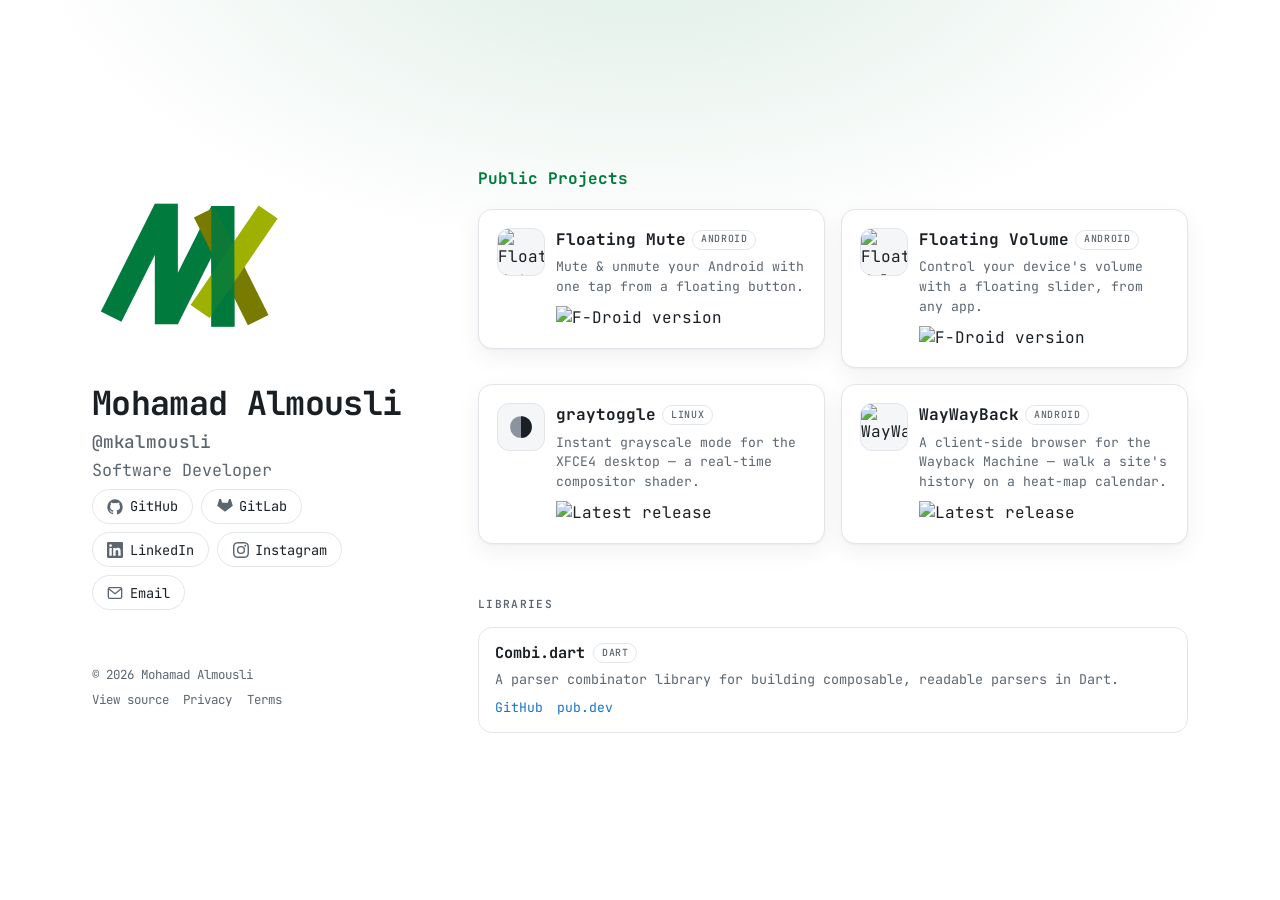
==== commit 6d797690: "Add WayWayBack (wwb) app page; home card; 2-up card grid on desktop" ====
--- a/index.html
+++ b/index.html
@@ -143,6 +143,18 @@
                             alt="Latest release" width="96" height="20" />
                     </div>
                 </article>
+                <article class="card">
+                    <img class="card-thumb" loading="lazy" width="48" height="48"
+                        src="https://raw.githubusercontent.com/mkalmousli/wwb/main/assets/icon/icon.png"
+                        alt="WayWayBack app icon" />
+                    <div class="card-body">
+                        <a class="card-title" href="/apps/wwb/">WayWayBack <span class="tag">Android</span></a>
+                        <p>A client-side browser for the Wayback Machine — walk a site's history on a heat-map calendar.</p>
+                        <img class="badge" loading="lazy"
+                            src="https://img.shields.io/github/v/release/mkalmousli/wwb?label=release&style=flat-square&sort=semver"
+                            alt="Latest release" width="96" height="20" />
+                    </div>
+                </article>
             </div>
 
             <h3 class="section-sub">Libraries</h3>
--- a/style.css
+++ b/style.css
@@ -935,7 +935,7 @@
 
     .hero {
         grid-column: 1;
-        grid-row: 1 / span 2;
+        grid-row: 1;
         flex-direction: column;
         align-items: flex-start;
         text-align: left;
@@ -967,17 +967,18 @@
 
     section[aria-labelledby="projects_title"] {
         grid-column: 2;
-        grid-row: 1;
+        grid-row: 1 / span 2;
         margin-top: 0;
         align-self: center;
     }
 
     #content > footer {
-        grid-column: 2;
+        grid-column: 1;
         grid-row: 2;
         align-items: flex-start;
         text-align: left;
-        margin-top: 1rem;
+        align-self: start;
+        margin-top: 0;
     }
 
     .foot-links {
@@ -993,7 +994,7 @@
     }
 
     .projects {
-        grid-template-columns: repeat(3, 1fr);
+        grid-template-columns: repeat(2, 1fr);
     }
 }
 
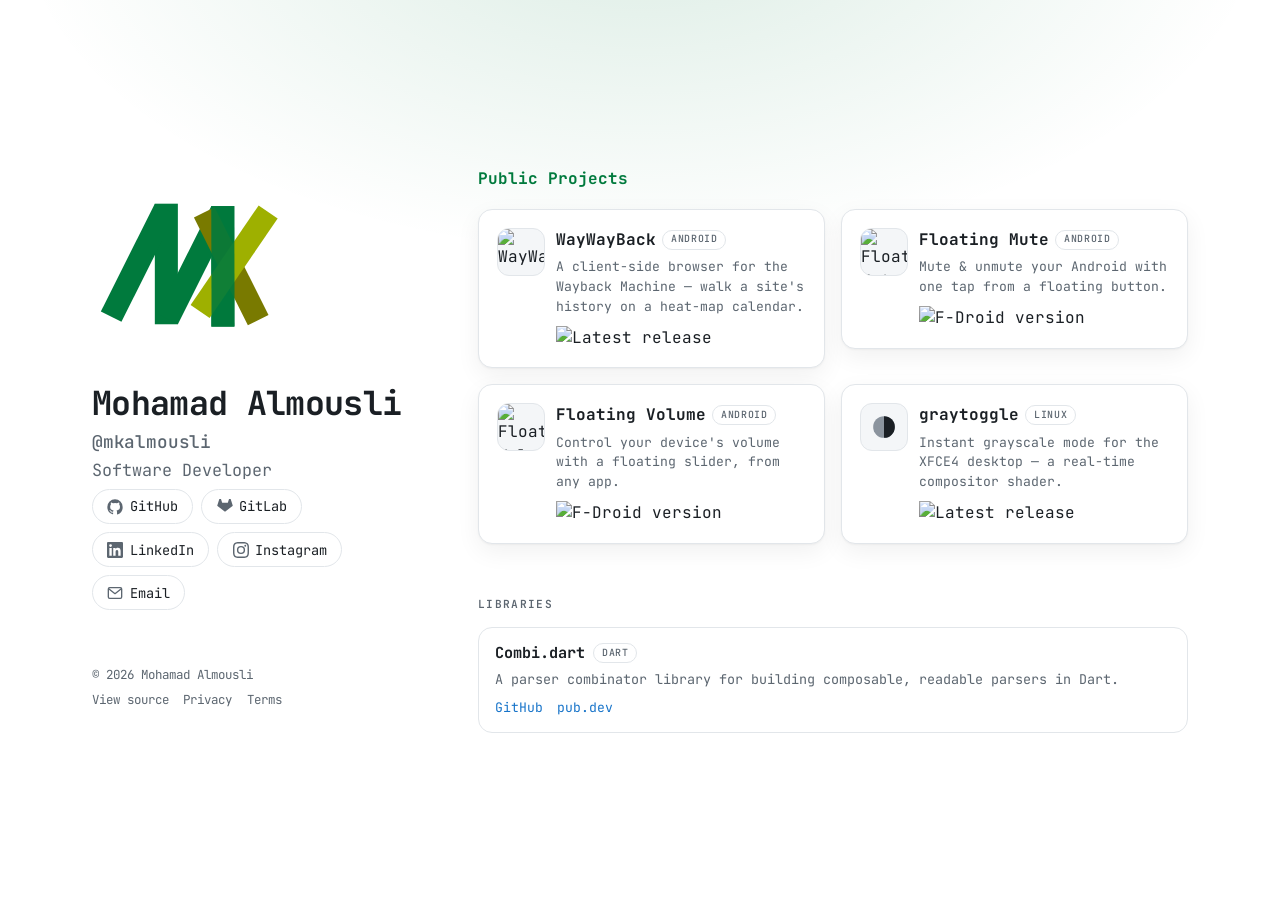
==== commit de9d534a: "Put WayWayBack first in the projects list" ====
--- a/index.html
+++ b/index.html
@@ -109,6 +109,18 @@
             <div class="projects">
                 <article class="card">
                     <img class="card-thumb" loading="lazy" width="48" height="48"
+                        src="https://raw.githubusercontent.com/mkalmousli/wwb/main/assets/icon/icon.png"
+                        alt="WayWayBack app icon" />
+                    <div class="card-body">
+                        <a class="card-title" href="/apps/wwb/">WayWayBack <span class="tag">Android</span></a>
+                        <p>A client-side browser for the Wayback Machine — walk a site's history on a heat-map calendar.</p>
+                        <img class="badge" loading="lazy"
+                            src="https://img.shields.io/github/v/release/mkalmousli/wwb?label=release&style=flat-square&sort=semver"
+                            alt="Latest release" width="96" height="20" />
+                    </div>
+                </article>
+                <article class="card">
+                    <img class="card-thumb" loading="lazy" width="48" height="48"
                         src="https://raw.githubusercontent.com/mkalmousli/FloatingMute/master/fastlane/metadata/android/en-US/images/icon.png"
                         alt="Floating Mute app icon" />
                     <div class="card-body">
@@ -140,18 +152,6 @@
                         <p>Instant grayscale mode for the XFCE4 desktop — a real-time compositor shader.</p>
                         <img class="badge" loading="lazy"
                             src="https://img.shields.io/github/v/release/mkalmousli/graytoggle?label=release&style=flat-square"
-                            alt="Latest release" width="96" height="20" />
-                    </div>
-                </article>
-                <article class="card">
-                    <img class="card-thumb" loading="lazy" width="48" height="48"
-                        src="https://raw.githubusercontent.com/mkalmousli/wwb/main/assets/icon/icon.png"
-                        alt="WayWayBack app icon" />
-                    <div class="card-body">
-                        <a class="card-title" href="/apps/wwb/">WayWayBack <span class="tag">Android</span></a>
-                        <p>A client-side browser for the Wayback Machine — walk a site's history on a heat-map calendar.</p>
-                        <img class="badge" loading="lazy"
-                            src="https://img.shields.io/github/v/release/mkalmousli/wwb?label=release&style=flat-square&sort=semver"
                             alt="Latest release" width="96" height="20" />
                     </div>
                 </article>
--- a/style.css
+++ b/style.css
@@ -755,6 +755,12 @@
     background: var(--surface);
     color: var(--text);
     transition: transform .15s ease, border-color .2s, background .2s;
+}
+
+.btn svg {
+    width: 15px;
+    height: 15px;
+    flex: 0 0 auto;
 }
 
 .btn:hover {
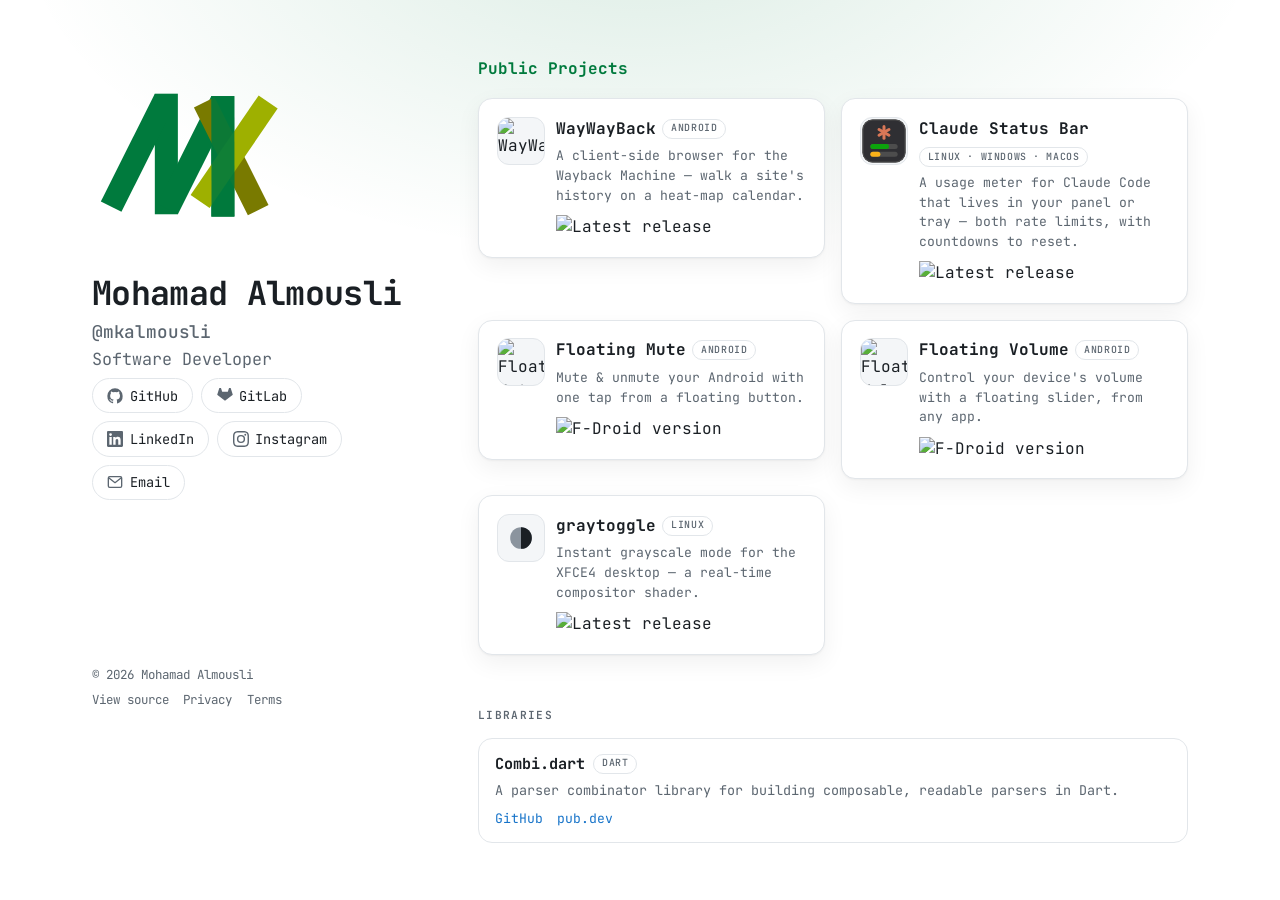
==== commit 18fb0845: "Add Claude Status Bar app page; home card; sitemap entry A usage meter for Claude Code that lives in" ====
--- a/index.html
+++ b/index.html
@@ -112,10 +112,22 @@
                         src="https://raw.githubusercontent.com/mkalmousli/wwb/main/assets/icon/icon.png"
                         alt="WayWayBack app icon" />
                     <div class="card-body">
-                        <a class="card-title" href="/apps/wwb/">WayWayBack <span class="tag">Android</span></a>
+                        <a class="card-title" href="/apps/waywayback/">WayWayBack <span class="tag">Android</span></a>
                         <p>A client-side browser for the Wayback Machine — walk a site's history on a heat-map calendar.</p>
                         <img class="badge" loading="lazy"
                             src="https://img.shields.io/github/v/release/mkalmousli/wwb?label=release&style=flat-square&sort=semver"
+                            alt="Latest release" width="96" height="20" />
+                    </div>
+                </article>
+                <article class="card">
+                    <img class="card-thumb" loading="lazy" width="48" height="48"
+                        src="/assets/claude-status-bar.svg"
+                        alt="Claude Status Bar icon" />
+                    <div class="card-body">
+                        <a class="card-title" href="/apps/claude-status-bar/">Claude Status Bar <span class="tag">Linux &middot; Windows &middot; macOS</span></a>
+                        <p>A usage meter for Claude Code that lives in your panel or tray — both rate limits, with countdowns to reset.</p>
+                        <img class="badge" loading="lazy"
+                            src="https://img.shields.io/github/v/release/mkalmousli/ClaudeStatusBar?label=release&style=flat-square&sort=semver"
                             alt="Latest release" width="96" height="20" />
                     </div>
                 </article>
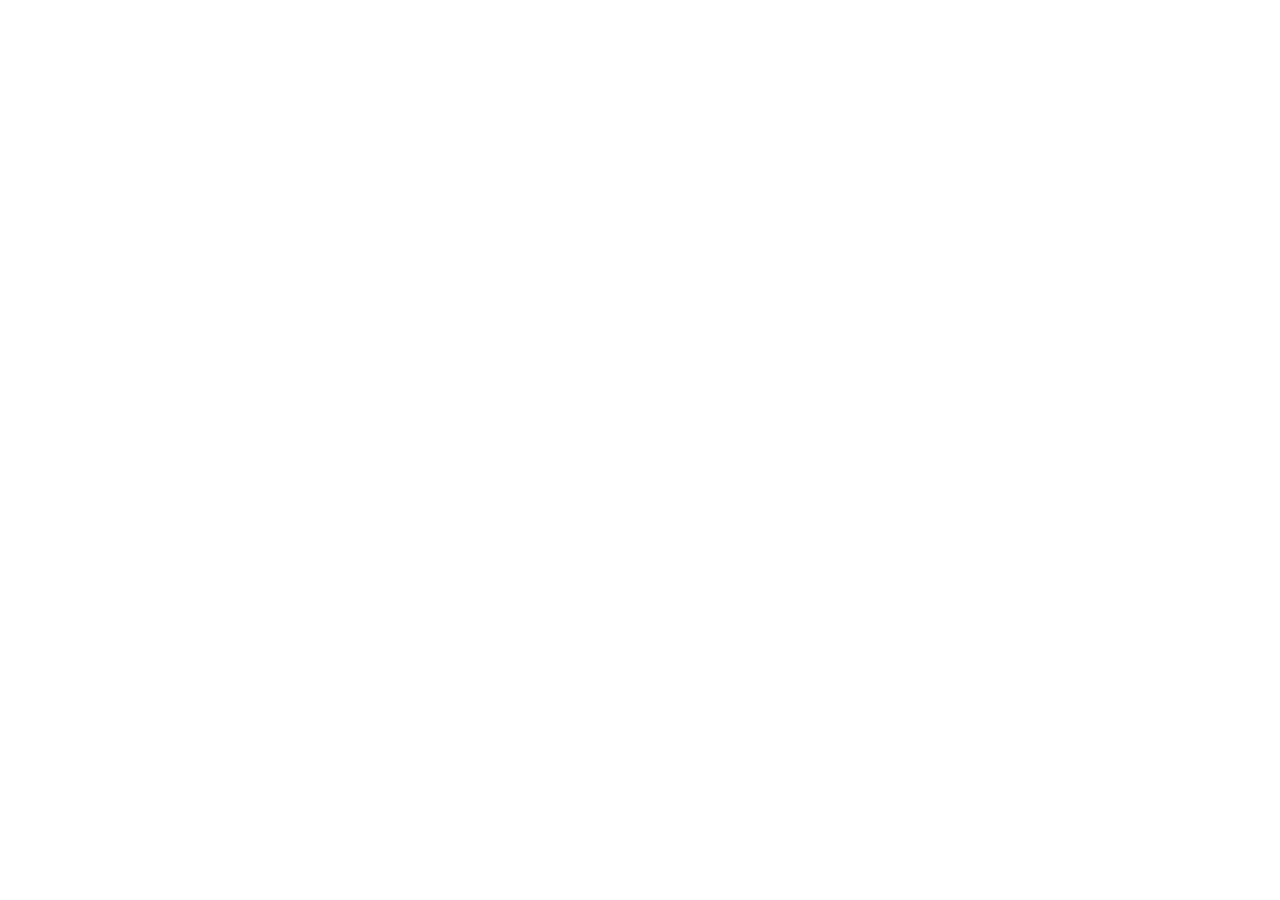
==== commit 480a4e01: "Redirect to al-mo.de Co-Authored-By: Claude Sonnet 5.5 <noreply@anthropic.com>" ====
--- a/index.html
+++ b/index.html
@@ -1,201 +1,15 @@
-<!DOCTYPE html>
+<!doctype html>
 <html lang="en">
-
 <head>
-    <meta charset="UTF-8">
-    <meta name="viewport" content="width=device-width, initial-scale=1.0">
-    <meta name="color-scheme" content="dark light">
-    <title>Mohamad Almousli — Software Developer</title>
-    <meta name="description"
-        content="Mohamad Almousli (@mkalmousli) — Software Developer building Android, Flutter and Dart projects. Home of Floating Mute, Floating Volume and services on al-mo.de.">
-    <meta name="author" content="Mohamad Almousli">
-    <meta name="keywords"
-        content="Mohamad Almousli, mkalmousli, software developer, Android developer, Flutter developer, Kotlin, Dart, open source">
-    <meta name="robots" content="index, follow, max-image-preview:large">
-    <meta name="theme-color" content="#0b0f14" media="(prefers-color-scheme: dark)">
-    <meta name="theme-color" content="#ffffff" media="(prefers-color-scheme: light)">
-
-    <meta property="og:type" content="website">
-    <meta property="og:site_name" content="al-mo.de">
-    <meta property="og:title" content="Mohamad Almousli — Software Developer">
-    <meta property="og:description"
-        content="Software Developer building Android, Flutter and Dart projects. Home of Floating Mute, Floating Volume and more.">
-    <meta property="og:url" content="https://al-mo.de/">
-    <meta property="og:image" content="https://al-mo.de/assets/mk.png">
-    <meta property="og:image:alt" content="mkalmousli logo">
-    <meta property="og:locale" content="en_US">
-    <meta name="twitter:card" content="summary">
-    <meta name="twitter:title" content="Mohamad Almousli — Software Developer">
-    <meta name="twitter:description" content="Software Developer building Android, Flutter and Dart projects.">
-    <meta name="twitter:image" content="https://al-mo.de/assets/mk.png">
-
-    <link rel="canonical" href="https://al-mo.de/">
-    <link rel="sitemap" type="application/xml" href="/sitemap.xml">
-    <link rel="stylesheet" href="/style.css">
-    <link rel="icon" type="image/x-icon" href="/assets/favicon.ico">
-    <link rel="icon" type="image/svg+xml" href="/assets/mk.svg">
-    <link rel="apple-touch-icon" href="/assets/mk.png">
-
-    <link rel="preconnect" href="https://fonts.googleapis.com">
-    <link rel="preconnect" href="https://fonts.gstatic.com" crossorigin>
-    <link
-        href="https://fonts.googleapis.com/css2?family=JetBrains+Mono:ital,wght@0,400;0,500;0,700;1,400&display=swap"
-        rel="stylesheet">
-
-    <script type="application/ld+json">
-    {
-        "@context": "https://schema.org",
-        "@graph": [
-            {
-                "@type": "WebSite",
-                "@id": "https://al-mo.de/#website",
-                "url": "https://al-mo.de/",
-                "name": "al-mo.de",
-                "publisher": { "@id": "https://al-mo.de/#person" },
-                "inLanguage": "en"
-            },
-            {
-                "@type": "Person",
-                "@id": "https://al-mo.de/#person",
-                "name": "Mohamad Almousli",
-                "alternateName": "mkalmousli",
-                "url": "https://al-mo.de/",
-                "image": "https://al-mo.de/assets/mk.png",
-                "jobTitle": "Software Developer",
-                "email": "mailto:mohamad@al-mo.de",
-                "knowsAbout": ["Android development", "Kotlin", "Flutter", "Dart", "Open source software"],
-                "sameAs": [
-                    "https://github.com/mkalmousli",
-                    "https://gitlab.com/mkalmousli",
-                    "https://www.linkedin.com/in/mkalmousli",
-                    "https://www.instagram.com/mkalmousli"
-                ]
-            }
-        ]
-    }
-    </script>
+<meta charset="utf-8">
+<title>Redirecting to al-mo.de</title>
+<meta name="viewport" content="width=device-width,initial-scale=1">
+<meta http-equiv="refresh" content="0; url=https://al-mo.de/">
+<link rel="canonical" href="https://al-mo.de/">
+<meta name="robots" content="noindex">
+<script>location.replace("https://al-mo.de/" + location.pathname.replace(/^\/+/, "") + location.search + location.hash);</script>
 </head>
-
 <body>
-    <main id="content">
-        <header class="hero">
-            <img src="/assets/mk.svg" alt="mkalmousli logo" id="logo" width="300" height="300" />
-            <div class="hero-text">
-                <p class="name">Mohamad Almousli</p>
-                <h1>@mkalmousli</h1>
-                <p class="tagline">Software Developer</p>
-                <ul class="chips" aria-label="Socials">
-                    <li><a href="https://github.com/mkalmousli" rel="me noopener">
-                        <svg viewBox="0 0 24 24" width="16" height="16" aria-hidden="true" fill="currentColor"><path d="M12 .5A11.5 11.5 0 0 0 .5 12a11.5 11.5 0 0 0 7.86 10.92c.58.1.79-.25.79-.56v-2c-3.2.7-3.88-1.37-3.88-1.37-.53-1.34-1.3-1.7-1.3-1.7-1.06-.72.08-.71.08-.71 1.17.08 1.78 1.2 1.78 1.2 1.04 1.79 2.74 1.27 3.4.97.11-.76.41-1.27.74-1.56-2.55-.29-5.24-1.28-5.24-5.68 0-1.25.45-2.28 1.19-3.08-.12-.29-.52-1.46.11-3.05 0 0 .97-.31 3.18 1.18a11 11 0 0 1 5.8 0c2.2-1.49 3.17-1.18 3.17-1.18.63 1.59.23 2.76.12 3.05.74.8 1.18 1.83 1.18 3.08 0 4.41-2.69 5.38-5.25 5.67.42.36.8 1.08.8 2.18v3.23c0 .31.21.67.8.56A11.5 11.5 0 0 0 23.5 12 11.5 11.5 0 0 0 12 .5Z"/></svg>
-                        <span>GitHub</span></a></li>
-                    <li><a href="https://gitlab.com/mkalmousli" rel="me noopener">
-                        <svg viewBox="0 0 24 24" width="16" height="16" aria-hidden="true" fill="currentColor"><path d="m23.6 9.6-1.3-4.1-2.6-8c-.14-.4-.72-.4-.86 0l-2.6 8H7.76l-2.6-8c-.13-.4-.72-.4-.85 0l-2.6 8L.4 9.6c-.12.37 0 .78.33 1L12 19.06 23.27 10.6c.32-.22.45-.63.33-1Z"/></svg>
-                        <span>GitLab</span></a></li>
-                    <li><a href="https://www.linkedin.com/in/mkalmousli" rel="me noopener">
-                        <svg viewBox="0 0 24 24" width="16" height="16" aria-hidden="true" fill="currentColor"><path d="M20.45 20.45h-3.56v-5.57c0-1.33-.03-3.04-1.85-3.04-1.86 0-2.14 1.45-2.14 2.94v5.67H9.35V9h3.41v1.56h.05c.48-.9 1.63-1.85 3.36-1.85 3.6 0 4.27 2.37 4.27 5.45v6.29ZM5.34 7.43a2.06 2.06 0 1 1 0-4.13 2.06 2.06 0 0 1 0 4.13ZM7.12 20.45H3.56V9h3.56v11.45ZM22.22 0H1.77C.79 0 0 .77 0 1.72v20.56C0 23.23.79 24 1.77 24h20.45c.98 0 1.78-.77 1.78-1.72V1.72C24 .77 23.2 0 22.22 0Z"/></svg>
-                        <span>LinkedIn</span></a></li>
-                    <li><a href="https://www.instagram.com/mkalmousli" rel="me noopener">
-                        <svg viewBox="0 0 24 24" width="16" height="16" aria-hidden="true" fill="currentColor"><path d="M12 2.16c3.2 0 3.58.01 4.85.07 1.17.05 1.8.25 2.23.41.56.22.96.48 1.38.9.42.42.68.82.9 1.38.16.42.36 1.06.41 2.23.06 1.27.07 1.65.07 4.85s-.01 3.58-.07 4.85c-.05 1.17-.25 1.8-.41 2.23-.22.56-.48.96-.9 1.38-.42.42-.82.68-1.38.9-.42.16-1.06.36-2.23.41-1.27.06-1.65.07-4.85.07s-3.58-.01-4.85-.07c-1.17-.05-1.8-.25-2.23-.41a3.7 3.7 0 0 1-1.38-.9 3.7 3.7 0 0 1-.9-1.38c-.16-.42-.36-1.06-.41-2.23-.06-1.27-.07-1.65-.07-4.85s.01-3.58.07-4.85c.05-1.17.25-1.8.41-2.23.22-.56.48-.96.9-1.38.42-.42.82-.68 1.38-.9.42-.16 1.06-.36 2.23-.41C8.42 2.17 8.8 2.16 12 2.16ZM12 0C8.74 0 8.33.01 7.05.07 5.78.13 4.9.33 4.14.63c-.79.3-1.46.72-2.12 1.38A5.86 5.86 0 0 0 .63 4.14c-.3.76-.5 1.64-.56 2.9C.01 8.33 0 8.74 0 12s.01 3.67.07 4.95c.06 1.27.26 2.15.56 2.91.3.79.72 1.46 1.39 2.12a5.86 5.86 0 0 0 2.12 1.39c.76.3 1.64.5 2.9.56C8.33 23.99 8.74 24 12 24s3.67-.01 4.95-.07c1.27-.06 2.15-.26 2.91-.56a5.86 5.86 0 0 0 2.12-1.39 5.86 5.86 0 0 0 1.39-2.12c.3-.76.5-1.64.56-2.9.06-1.29.07-1.7.07-4.96s-.01-3.67-.07-4.95c-.06-1.27-.26-2.15-.56-2.91a5.86 5.86 0 0 0-1.39-2.12A5.86 5.86 0 0 0 19.86.63c-.76-.3-1.64-.5-2.9-.56C15.66.01 15.26 0 12 0Zm0 5.84a6.16 6.16 0 1 0 0 12.32 6.16 6.16 0 0 0 0-12.32ZM12 16a4 4 0 1 1 0-8 4 4 0 0 1 0 8Zm7.85-10.41a1.44 1.44 0 1 1-2.88 0 1.44 1.44 0 0 1 2.88 0Z"/></svg>
-                        <span>Instagram</span></a></li>
-                    <li><a href="mailto:mohamad@al-mo.de">
-                        <svg viewBox="0 0 24 24" width="16" height="16" aria-hidden="true" fill="none" stroke="currentColor" stroke-width="2" stroke-linecap="round" stroke-linejoin="round"><rect x="2" y="4" width="20" height="16" rx="2"/><path d="m3 6 9 7 9-7"/></svg>
-                        <span>Email</span></a></li>
-                </ul>
-            </div>
-        </header>
-
-        <section aria-labelledby="projects_title">
-            <h2 id="projects_title">Public Projects</h2>
-            <div class="projects">
-                <article class="card">
-                    <img class="card-thumb" loading="lazy" width="48" height="48"
-                        src="https://raw.githubusercontent.com/mkalmousli/wwb/main/assets/icon/icon.png"
-                        alt="WayWayBack app icon" />
-                    <div class="card-body">
-                        <a class="card-title" href="/apps/waywayback/">WayWayBack <span class="tag">Android</span></a>
-                        <p>A client-side browser for the Wayback Machine — walk a site's history on a heat-map calendar.</p>
-                        <img class="badge" loading="lazy"
-                            src="https://img.shields.io/github/v/release/mkalmousli/wwb?label=release&style=flat-square&sort=semver"
-                            alt="Latest release" width="96" height="20" />
-                    </div>
-                </article>
-                <article class="card">
-                    <img class="card-thumb" loading="lazy" width="48" height="48"
-                        src="/assets/claude-status-bar.svg"
-                        alt="Claude Status Bar icon" />
-                    <div class="card-body">
-                        <a class="card-title" href="/apps/claude-status-bar/">Claude Status Bar <span class="tag">Linux &middot; Windows &middot; macOS</span></a>
-                        <p>A usage meter for Claude Code that lives in your panel or tray — both rate limits, with countdowns to reset.</p>
-                        <img class="badge" loading="lazy"
-                            src="https://img.shields.io/github/v/release/mkalmousli/ClaudeStatusBar?label=release&style=flat-square&sort=semver"
-                            alt="Latest release" width="96" height="20" />
-                    </div>
-                </article>
-                <article class="card">
-                    <img class="card-thumb" loading="lazy" width="48" height="48"
-                        src="https://raw.githubusercontent.com/mkalmousli/FloatingMute/master/fastlane/metadata/android/en-US/images/icon.png"
-                        alt="Floating Mute app icon" />
-                    <div class="card-body">
-                        <a class="card-title" href="/apps/floating-mute/">Floating Mute <span class="tag">Android</span></a>
-                        <p>Mute &amp; unmute your Android with one tap from a floating button.</p>
-                        <img class="badge" loading="lazy"
-                            src="https://img.shields.io/f-droid/v/com.github.mkalmousli.floating_mute?label=F-Droid&style=flat-square"
-                            alt="F-Droid version" width="96" height="20" />
-                    </div>
-                </article>
-                <article class="card">
-                    <img class="card-thumb" loading="lazy" width="48" height="48"
-                        src="https://raw.githubusercontent.com/mkalmousli/FloatingVolume/main/fastlane/metadata/android/en-US/images/icon.png"
-                        alt="Floating Volume app icon" />
-                    <div class="card-body">
-                        <a class="card-title" href="/apps/floating-volume/">Floating Volume <span class="tag">Android</span></a>
-                        <p>Control your device's volume with a floating slider, from any app.</p>
-                        <img class="badge" loading="lazy"
-                            src="https://img.shields.io/f-droid/v/com.github.mkalmousli.floating_volume?label=F-Droid&style=flat-square"
-                            alt="F-Droid version" width="96" height="20" />
-                    </div>
-                </article>
-                <article class="card">
-                    <span class="card-thumb card-thumb--glyph" aria-hidden="true">
-                        <svg viewBox="0 0 24 24" width="26" height="26"><circle cx="12" cy="12" r="10" fill="#8b949e"/><path d="M12 2a10 10 0 0 1 0 20Z" fill="#1a1f24"/></svg>
-                    </span>
-                    <div class="card-body">
-                        <a class="card-title" href="/apps/graytoggle/">graytoggle <span class="tag">Linux</span></a>
-                        <p>Instant grayscale mode for the XFCE4 desktop — a real-time compositor shader.</p>
-                        <img class="badge" loading="lazy"
-                            src="https://img.shields.io/github/v/release/mkalmousli/graytoggle?label=release&style=flat-square"
-                            alt="Latest release" width="96" height="20" />
-                    </div>
-                </article>
-            </div>
-
-            <h3 class="section-sub">Libraries</h3>
-            <ul class="lib-list">
-                <li>
-                    <div class="lib-head">
-                        <span class="lib-name">Combi.dart</span>
-                        <span class="tag">Dart</span>
-                    </div>
-                    <p class="lib-desc">A parser combinator library for building composable, readable parsers in
-                        Dart.</p>
-                    <div class="lib-links">
-                        <a href="https://github.com/mkalmousli/combi.dart" rel="noopener">GitHub</a>
-                        <a href="https://pub.dev/packages/combi" rel="noopener">pub.dev</a>
-                    </div>
-                </li>
-            </ul>
-        </section>
-
-        <footer>
-            <p>&copy; <span id="year">2026</span> Mohamad Almousli</p>
-            <nav class="foot-links" aria-label="Site">
-                <a href="https://github.com/mkalmousli/mkalmousli.github.io" rel="noopener">View source</a>
-                <a href="/privacy/">Privacy</a>
-                <a href="/terms/">Terms</a>
-            </nav>
-        </footer>
-    </main>
-    <script>document.getElementById('year').textContent = new Date().getFullYear();</script>
+<p>Redirecting to <a href="https://al-mo.de/">al-mo.de</a>…</p>
 </body>
-
 </html>
